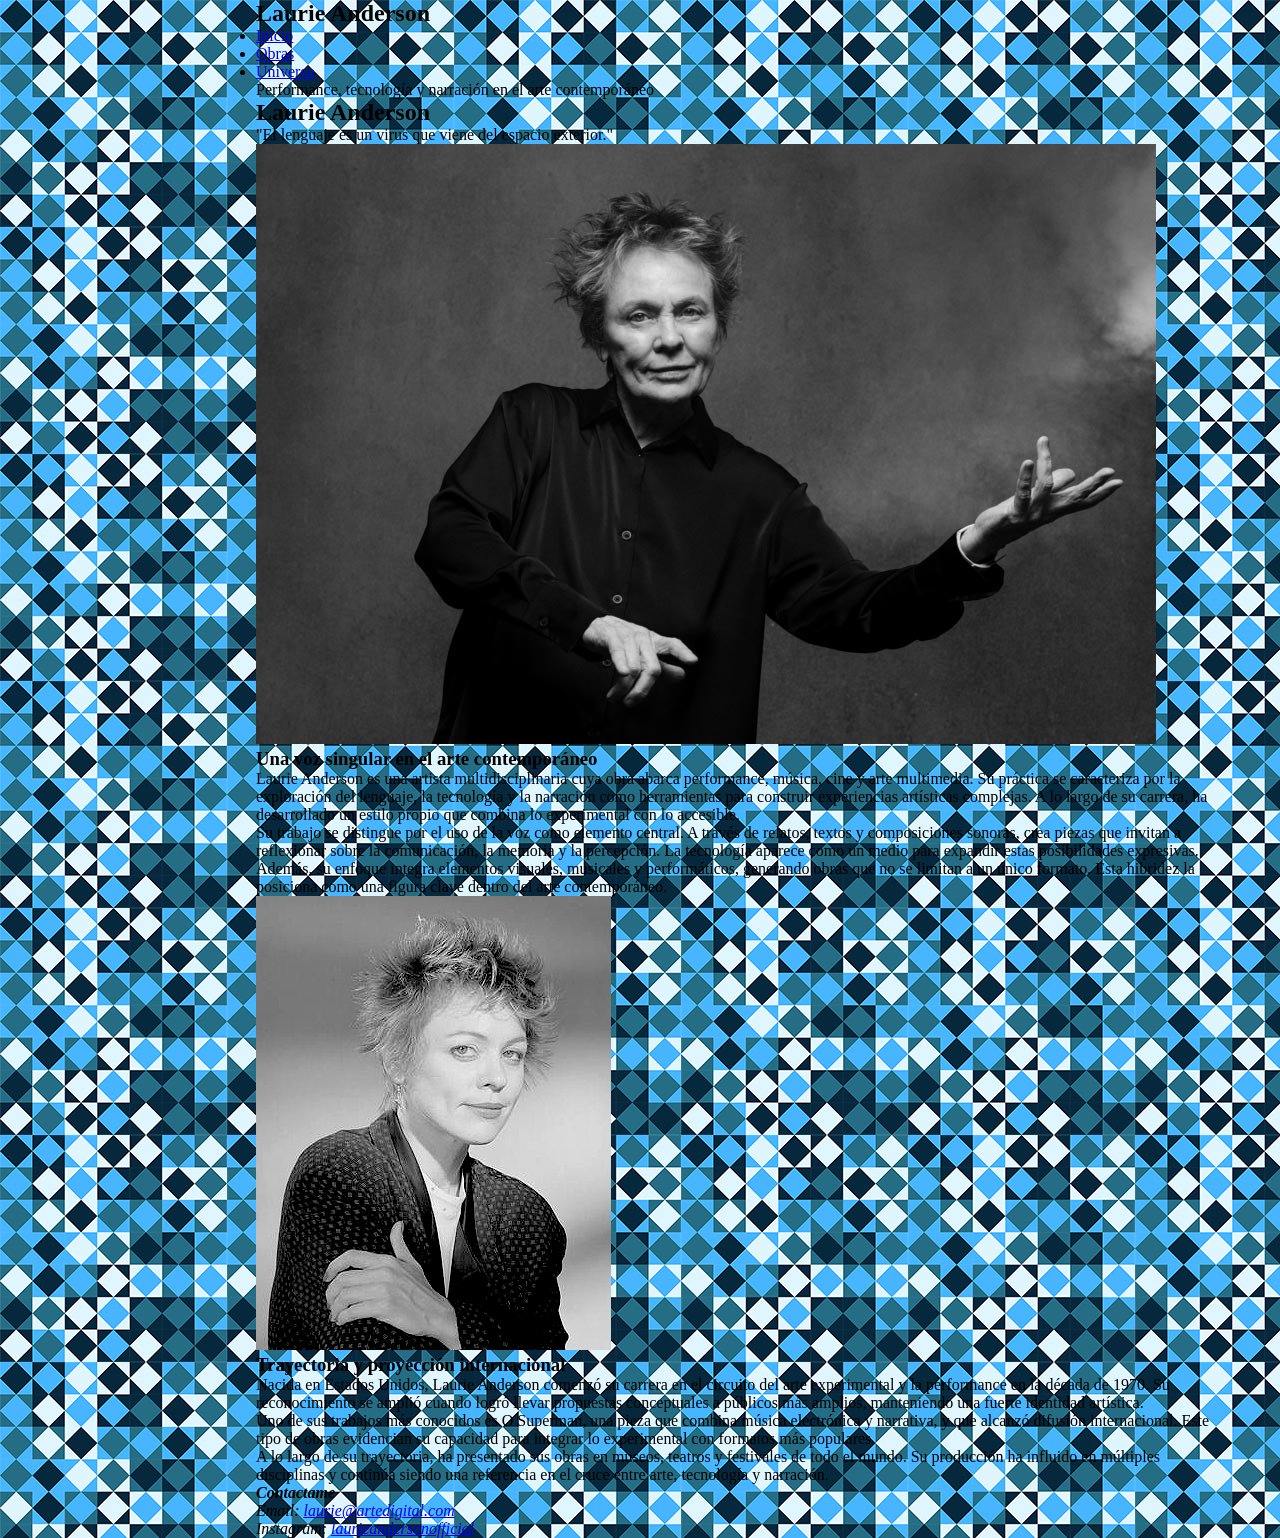
==== index.html @ 34ff6afd "Estructura basica puse las primeras etiquetas semanticas" ====
<!DOCTYPE html>
<html lang="es">
<head>
    <meta charset="UTF-8">
    <meta name="viewport" content="width=device-width, initial-scale=1.0">
    <link rel="stylesheet" href="css/style.css">
    <title>Laurie Anderson</title>
</head>
<body>
    <div id="contenedor">
     <header>
        <nav>
            <h1>Laurie Anderson</h1>
            <ul>
                <li><a href="index.html">Inicio</a></li>
                <li><a href="obras.html">Obras</a></li>
                <li><a href="universo.html">Universo</a></li>
            </ul>
        </nav>
     </header>   
     <section class="home">
        <div class="info"><p>Performance, tecnología y narración en el arte contemporáneo</p>
        <h2>Laurie Anderson</h2>
        <blockquote>"El lenguaje es un virus que viene del espacio exterior."</blockquote></div>
          <div class="imagen">
            <img src="img/anderson-1.jpg" alt="fotografia de Laurie Anderson">
        </div> 
   </section>

     <section>
        <h3>Una voz singular en el arte contemporáneo</h3>
        <P>Laurie Anderson es una artista multidisciplinaria cuya obra abarca performance, música, cine y arte multimedia. Su práctica se caracteriza por la exploración del lenguaje, la tecnología y la narración como herramientas para construir experiencias artísticas complejas. A lo largo de su carrera, ha desarrollado un estilo propio que combina lo experimental con lo accesible.</P>
        <P>Su trabajo se distingue por el uso de la voz como elemento central. A través de relatos, textos y composiciones sonoras, crea piezas que invitan a reflexionar sobre la comunicación, la memoria y la percepción. La tecnología aparece como un medio para expandir estas posibilidades expresivas.</P>
        <p>Además, su enfoque integra elementos visuales, musicales y performáticos, generando obras que no se limitan a un único formato. Esta hibridez la posiciona como una figura clave dentro del arte contemporáneo.
        </p>
     </section>

     <section>
        <div>
            <img src="img/LaurieAnderson.png" alt="fotografia de Laurie Anderson en 1987">
        </div>
       <div> <h3>Trayectoria y proyección internacional</h3>
        <p>Nacida en Estados Unidos, Laurie Anderson comenzó su carrera en el circuito del arte experimental y la performance en la década de 1970. Su reconocimiento se amplió cuando logró llevar propuestas conceptuales a públicos más amplios, manteniendo una fuerte identidad artística.</p>
        <p>Uno de sus trabajos más conocidos es O Superman, una pieza que combina música electrónica y narrativa, y que alcanzó difusión internacional. Este tipo de obras evidencian su capacidad para integrar lo experimental con formatos más populares.</p>
        <p>A lo largo de su trayectoria, ha presentado sus obras en museos, teatros y festivales de todo el mundo. Su producción ha influido en múltiples disciplinas y continúa siendo una referencia en el cruce entre arte, tecnología y narración.</p>
        </div>
     </section>
    <footer>
        <address>
            <h4>Contactame</h4>
            <p>Email: <a href="mailto:laurie@artedigital.com">laurie@artedigital.com</a></p>
            <p>Instagram: <a href="https://www.instagram.com/laurieandersonofficial/?hl=es-la">laurieandersonofficial</a></p> 
        </address>
    </footer>
    </div>
</body>
</html>
---- css/style.css ----
*{
    padding: 0;
    margin: 0;
}
body{
    background-image: url("../img/fondo.png");
}
#contenedor {
    width: 100%;
    max-width: 960px;
    margin-left: 20%;
}
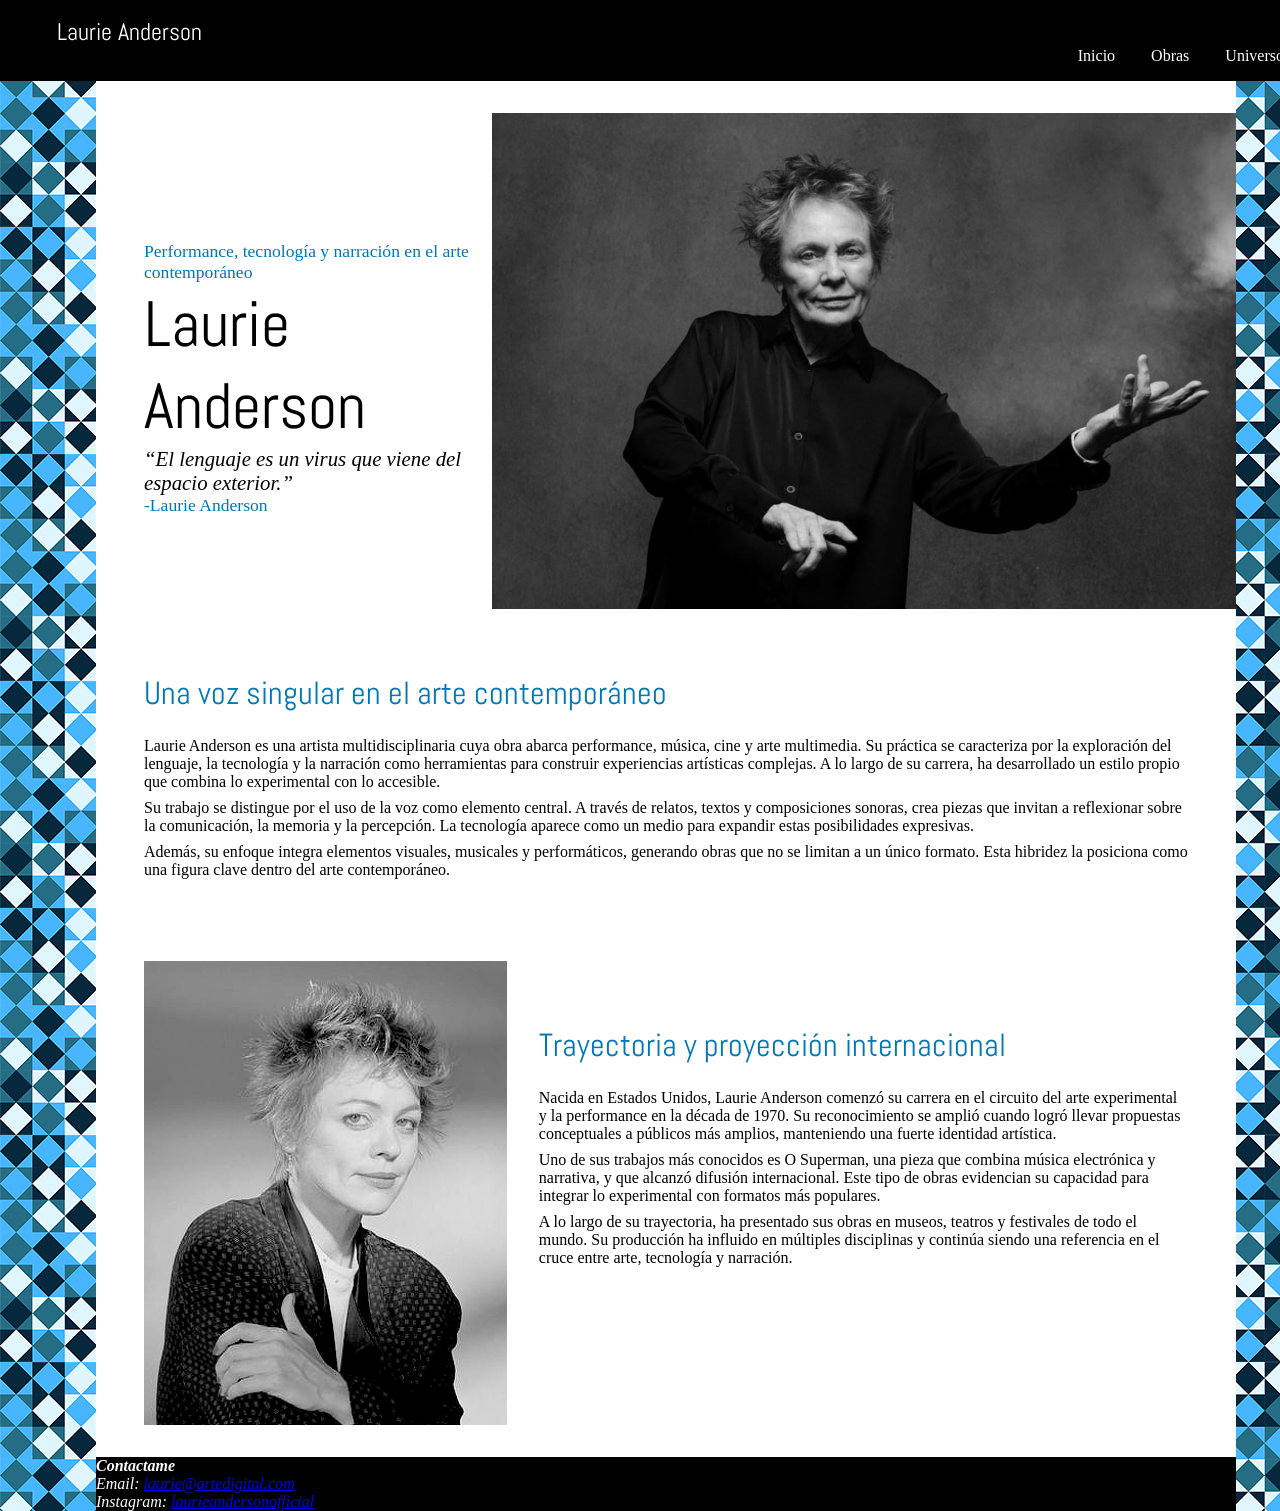
==== commit 12247faa: "Css Inicio hice el css del index" ====
--- a/index.html
+++ b/index.html
@@ -4,6 +4,9 @@
     <meta charset="UTF-8">
     <meta name="viewport" content="width=device-width, initial-scale=1.0">
     <link rel="stylesheet" href="css/style.css">
+    <link rel="preconnect" href="https://fonts.googleapis.com">
+    <link rel="preconnect" href="https://fonts.gstatic.com" crossorigin>
+    <link href="https://fonts.googleapis.com/css2?family=Abel&display=swap" rel="stylesheet">
     <title>Laurie Anderson</title>
 </head>
 <body>
@@ -19,15 +22,15 @@
         </nav>
      </header>   
      <section class="home">
-        <div class="info"><p>Performance, tecnología y narración en el arte contemporáneo</p>
-        <h2>Laurie Anderson</h2>
-        <blockquote>"El lenguaje es un virus que viene del espacio exterior."</blockquote></div>
-          <div class="imagen">
-            <img src="img/anderson-1.jpg" alt="fotografia de Laurie Anderson">
-        </div> 
-   </section>
-
-     <section>
+        <div class="info">
+          <p>Performance, tecnología y narración en el arte contemporáneo</p>
+          <h2>Laurie Anderson</h2>
+          <p ><q class="frase">El lenguaje es un virus que viene del espacio exterior.</q></p>
+          <p>-Laurie Anderson</p>
+          </div>
+          <img class="imagen" src="img/anderson-1.jpg" alt="fotografia de Laurie Anderson">
+     </section>
+     <section class="arte">
         <h3>Una voz singular en el arte contemporáneo</h3>
         <P>Laurie Anderson es una artista multidisciplinaria cuya obra abarca performance, música, cine y arte multimedia. Su práctica se caracteriza por la exploración del lenguaje, la tecnología y la narración como herramientas para construir experiencias artísticas complejas. A lo largo de su carrera, ha desarrollado un estilo propio que combina lo experimental con lo accesible.</P>
         <P>Su trabajo se distingue por el uso de la voz como elemento central. A través de relatos, textos y composiciones sonoras, crea piezas que invitan a reflexionar sobre la comunicación, la memoria y la percepción. La tecnología aparece como un medio para expandir estas posibilidades expresivas.</P>
@@ -35,10 +38,8 @@
         </p>
      </section>
 
-     <section>
-        <div>
-            <img src="img/LaurieAnderson.png" alt="fotografia de Laurie Anderson en 1987">
-        </div>
+     <section class="bio">
+       <img src="img/LaurieAnderson.png" alt="fotografia de Laurie Anderson en 1987">
        <div> <h3>Trayectoria y proyección internacional</h3>
         <p>Nacida en Estados Unidos, Laurie Anderson comenzó su carrera en el circuito del arte experimental y la performance en la década de 1970. Su reconocimiento se amplió cuando logró llevar propuestas conceptuales a públicos más amplios, manteniendo una fuerte identidad artística.</p>
         <p>Uno de sus trabajos más conocidos es O Superman, una pieza que combina música electrónica y narrativa, y que alcanzó difusión internacional. Este tipo de obras evidencian su capacidad para integrar lo experimental con formatos más populares.</p>
--- a/css/style.css
+++ b/css/style.css
@@ -1,12 +1,113 @@
 *{
     padding: 0;
     margin: 0;
+    box-sizing: border-box;
 }
 body{
     background-image: url("../img/fondo.png");
 }
 #contenedor {
+    background-color: #ffff;
     width: 100%;
-    max-width: 960px;
-    margin-left: 20%;
+    max-width: 1140px;
+    margin-left: 6rem;
 }
+header{
+    background-color: rgb(0, 0, 0);
+    margin-left: -9%;
+    margin-right: -8.5%;
+}
+nav{
+    color: white;
+    padding-top: 1rem;
+    padding-left: 4rem;
+}
+nav h1 {
+     font-family: "Abel", sans-serif;
+  font-weight: 400;
+  font-style: normal;
+}
+nav ul {
+    list-style: none;
+    margin-left: 80%;
+}
+nav ul li {
+    display: inline-block;
+    margin-bottom: 1rem;
+    margin-right: 2rem;
+}
+nav ul li a {
+   color: white;
+    text-decoration: none;
+    font-size: 1rem;
+    padding-bottom: 0.5rem;
+
+}
+nav ul li a:hover{
+    color: #0077b6; 
+    border-bottom: 0.15rem solid #0077b6;}
+ 
+.home{
+    padding-left: 3rem;
+    padding-top: 2rem;
+    height: 35rem;
+    display: flex;
+}
+.info {
+    margin-top: 8rem;
+}
+.info h2 {
+    font-size: 4rem;
+ font-family: "Abel", sans-serif;
+  font-weight: 400;
+  font-style: normal;
+}
+.info p {
+  color: #0077b6; 
+  font-size: 1.1rem;
+}
+.frase {
+    color: black;
+    font-style: italic;
+    font-size: 1.3rem;
+}
+.imagen{
+    margin-bottom: 2rem;
+}
+.arte {
+    padding-left: 3rem;
+    padding-right: 3rem;
+    padding-top: 2rem;
+    height: 19rem;
+}
+h3 {
+  margin-bottom: 1.5rem;
+  font-size: 2rem;
+  color: #0077b6;
+ font-family: "Abel", sans-serif;
+  font-weight: 400;
+  font-style: normal;
+}
+.arte p {
+    margin-bottom: 0.5rem;
+}
+.bio{
+    display: flex;
+    padding-left: 3rem;
+    padding-right: 3rem;
+    padding-top: 1rem;
+    margin-bottom: 2rem;
+    height: 30rem;
+}
+.bio div { 
+    margin-top: 4rem;
+    margin-left: 2rem;
+
+}
+.bio div p{
+ margin-bottom: 0.5rem;
+}
+footer{
+    background-color: black;
+    color: white;
+}
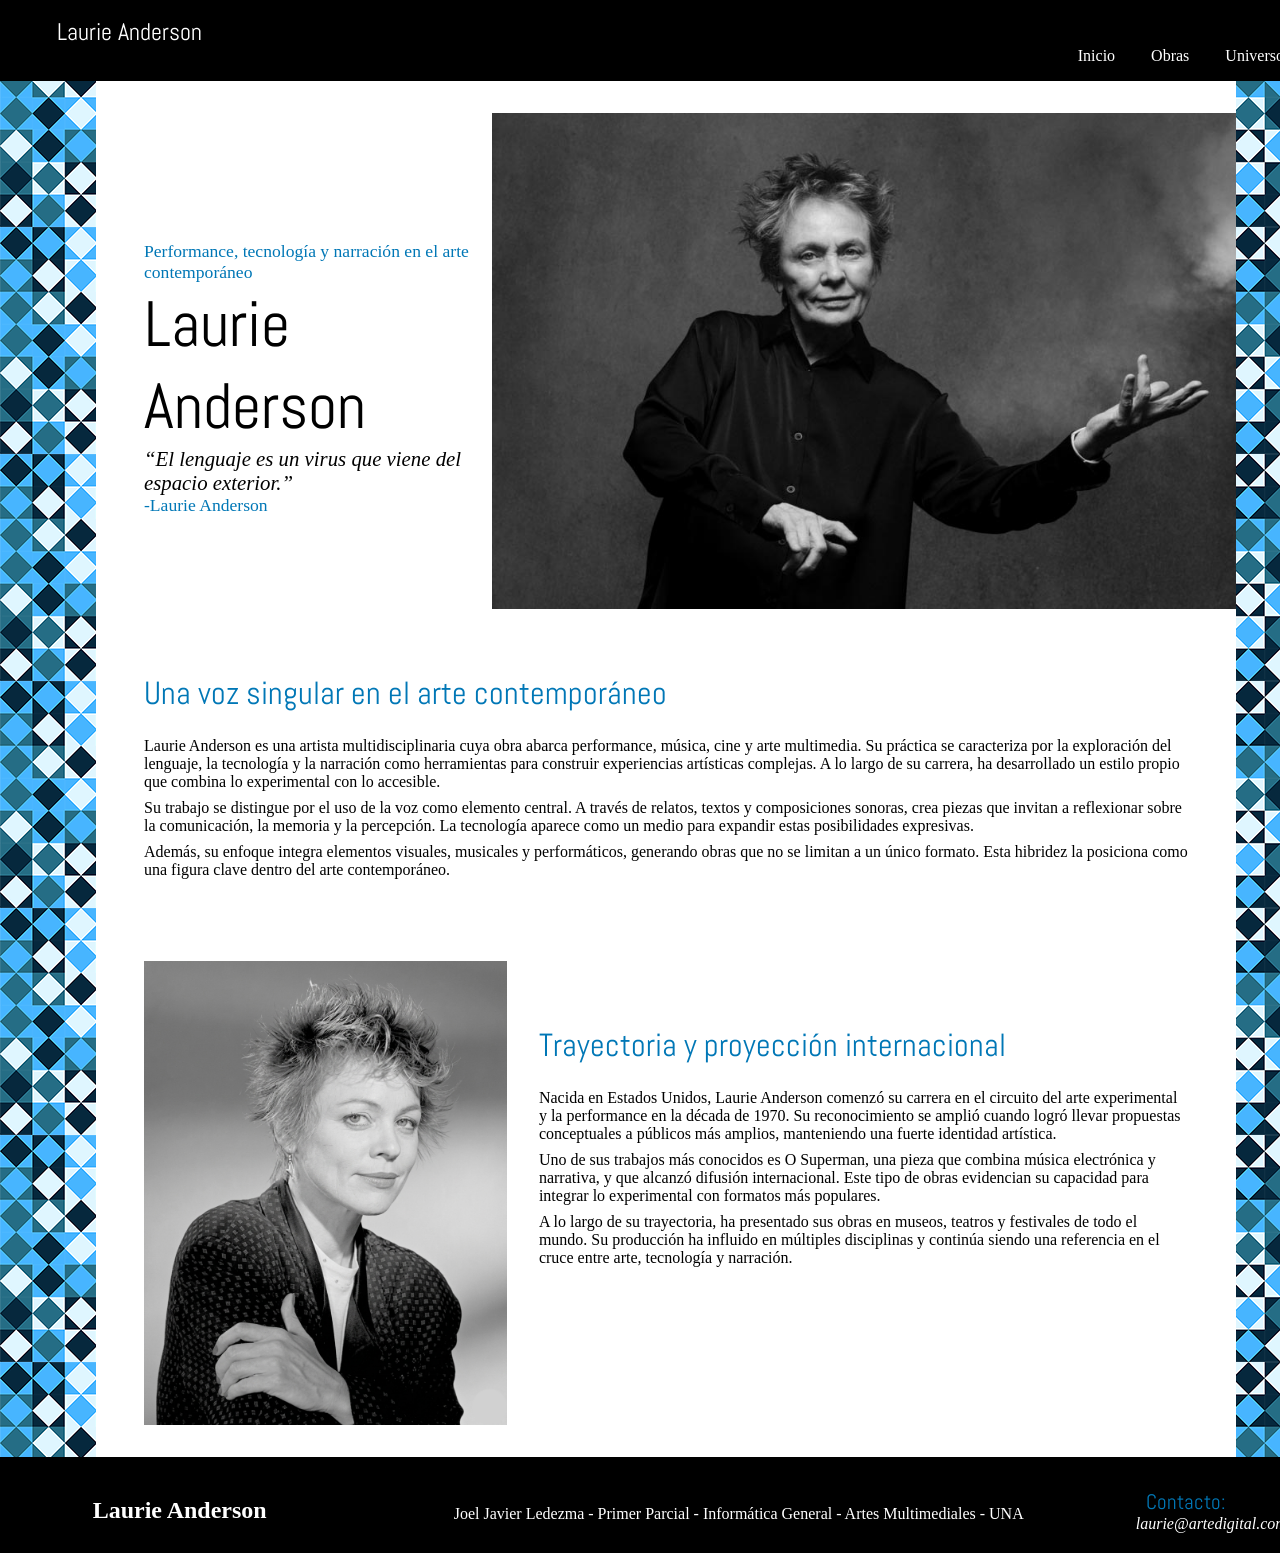
==== commit 0f51a46e: "css pagina 3 y html termine de hacer css de la pagina 3 y el footer" ====
--- a/index.html
+++ b/index.html
@@ -47,10 +47,11 @@
         </div>
      </section>
     <footer>
+        <p class="foter"><strong>Laurie Anderson</strong><p>
+        <p>Joel Javier Ledezma - Primer Parcial - Informática General - Artes Multimediales - UNA</p>
         <address>
-            <h4>Contactame</h4>
-            <p>Email: <a href="mailto:laurie@artedigital.com">laurie@artedigital.com</a></p>
-            <p>Instagram: <a href="https://www.instagram.com/laurieandersonofficial/?hl=es-la">laurieandersonofficial</a></p> 
+            <p>Contacto:</p>
+            <a href="mailto:laurie@artedigital.com">laurie@artedigital.com</a>
         </address>
     </footer>
     </div>
--- a/css/style.css
+++ b/css/style.css
@@ -47,6 +47,7 @@
     color: #0077b6; 
     border-bottom: 0.15rem solid #0077b6;}
  
+    /*-----inicio-------*/
 .home{
     padding-left: 3rem;
     padding-top: 2rem;
@@ -107,7 +108,102 @@
 .bio div p{
  margin-bottom: 0.5rem;
 }
+
+/*-----Universo-------*/
+
+.lengua {
+    padding-right: 4rem;
+    padding-left: 3rem;
+    padding-top: 2rem;
+    height: 30rem;
+}
+.lengua h2 {
+      margin-bottom: 1.2rem;
+  font-size: 2rem;
+  color: #0077b6;
+ font-family: "Abel", sans-serif;
+  font-weight: 400;
+  font-style: normal;
+}
+.lengua p {
+    margin-bottom: 0.5rem;
+}
+.lengua iframe {
+    margin-left: 25%;
+}
+.perfo {
+     padding-right: 4rem;
+    padding-left: 3rem;
+    padding-top: 2rem;
+    height: 15rem;
+}
+.perfo h2 {
+      margin-bottom: 1.2rem;
+  font-size: 2rem;
+  color: #0077b6;
+ font-family: "Abel", sans-serif;
+  font-weight: 400;
+  font-style: normal;
+}
+.perfo p {
+    margin-bottom: 0.5rem;
+}
+.tecno-arte{
+    padding-bottom: 3rem;
+    padding-left: 3rem;
+    height: 30rem;
+    display: flex;
+}
+.tecno-arte div {
+    width: 55%;
+    margin-top: 8rem;
+    margin-right: 3rem;
+}
+.tecno-arte div h2{
+      margin-bottom: 1.2rem;
+  font-size: 2rem;
+  color: #0077b6;
+ font-family: "Abel", sans-serif;
+  font-weight: 400;
+  font-style: normal;
+}
+.tecno-arte div p{
+    margin-bottom: 1.2rem;
+}
+/*-----pie de pagina-------*/
 footer{
+    margin-left: -8.5%;
+    margin-right: -8.7%;
+    padding-top: 1.5rem;
+    display: flex;
+    height: 6rem;
     background-color: black;
     color: white;
+}
+.foter{
+    margin-top: 1rem;
+    font-size: 1.5rem;
+}
+footer p {
+    margin-top: 1.5rem;
+    margin-left: 7%;
+}
+address{
+    margin-left: 7rem;
+    margin-top: -1rem;
+}
+address p{
+    color: #0077b6;
+    font-size: 1.3rem;
+ font-family: "Abel", sans-serif;
+  font-weight: 400;
+  font-style: normal;
+}
+address a {
+    text-decoration: none;
+    color: white;
+}
+address a:hover{
+    text-decoration:underline;
+    color:#0077b6;
 }
